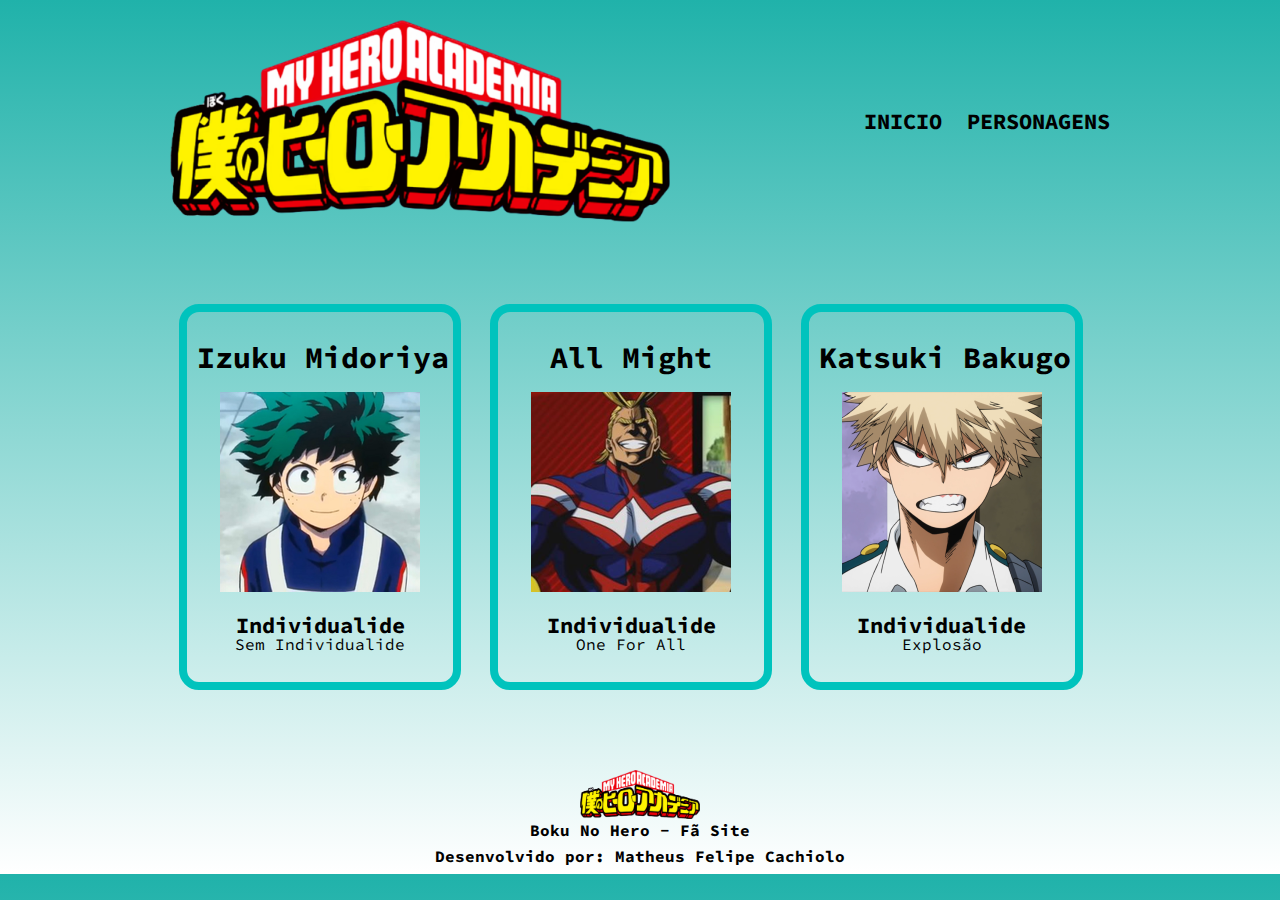
==== personagens.html @ 087cca11 "First Commit" ====
<!DOCTYPE html>


<html lang="pt-br">
    <head>
        <meta charset="UTF-8">
        <title>Personagens</title>
        <link rel="stylesheet" href="style.css">
        <link rel="stylesheet" href="reset.css">
        <link href="https://fonts.googleapis.com/css?family=Source+Code+Pro&display=swap" rel="stylesheet"> 

    </head>

    <body class="corpo">
        <header>
            <div class="caixa">
                <h1><img class="logo-header" src="logo-png.png" alt="Logo Boku no Hero" width="60%"></h1>
                <nav>
                    <ul>
                        <li><a href="index.html">Inicio</a></li>
                        <li><a href="personagens.html">Personagens</a></li>
                    </ul>
                </nav>
            </div>
        </header>

        <main>
            <ul class="personagens">
                <li>
                    <h2>Izuku Midoriya</h2>
                    <img class="foto-personagens" src="izuku200x200.png" alt="Izuku Midoriya">
                    <p class="individualide">Individualide</p>
                    <p class="descricao-individualidade">Sem Individualide</p>
                </li>

                <li>
                    <h2>All Might</h2>
                    <img class="foto-personagens" src="allmight200.png" alt="AllMight">
                    <p class="individualide">Individualide</p>
                    <p class="descricao-individualidade">One For All</p>
                </li>

                <li>
                    <h2>Katsuki Bakugo</h2>
                    <img class="foto-personagens" src="katsuki200x200.png" alt="Katsuki Bakugo">
                    <p class="individualide">Individualide</p>
                    <p class="descricao-individualidade">Explosão</p>
                </li>
            </ul>


        </main>


        <footer>
            <img class="logo-rodape" src="logo-png.png">
            <p>Boku No Hero - Fã Site </p>
            <p>Desenvolvido por: Matheus Felipe Cachiolo</p>
    </footer>
</body>
</html>
---- style.css ----
.corpo {
    font-family: 'Source Code Pro', sans-serif;
    background: rgb(32,178,170);
    background: linear-gradient(180deg, rgba(32,178,170,1) 0%, rgba(255,255,255,1) 100%); 
}

header {
    padding: 20px 0;

}

.logo-header {
    width: 500px;
    margin: 20px 0 0 0;
}

.caixa {
    width: 940px;
    position: relative;
    margin: 0 auto;
}



nav {
    position: absolute;
    top: 110px;
    right: 0;
}



nav li {
    display: inline;
    margin: 0 0 0 15px;
}  

nav a {
    text-transform: uppercase;
    font-weight: bold;
    font-size: 22px;
    text-decoration: none;
    color: black;

}

nav a:hover {
    color: red;
    text-decoration: underline;
}


.titulo-principal {
    text-transform: uppercase;
    font-weight: bold;
    text-align: center;
    font-size: 2em;
    margin: 0 0 1em;
    clear: left;
}

.principal {
    padding: 3em 0;
    width: 100%;
    clear: left;
    margin: 0 auto;

}

.principal p {
    margin: 0 0 1em;
    text-align: center;
    padding: 0 90px 0 0;
}

.principal strong {
    font-weight: bold;
}

.principal em {
    font-style: italic;
}

.midoriya-inicio {
    float: left;
    width: 200px;
    position: static;
    
}
.midoriya-inicio:hover {
    transform: scale(1.3);
    transition: 400ms;
}

.video {
    width: 560px;
    margin: 2em auto;
    box-shadow: 5px 5px 5px 5px #000000;

}

.video:hover {
    transform: scale(1.3);
    transition: 400ms;
}

footer {
    text-align: center;
    padding: 40px 0 20px 0;
}
footer p {
    font-weight: bold;
    padding: 10 0 0 0;
    margin: 1px 0 10px 0;
}
.logo-rodape {
    width: 120px;

}

/*Inicio CSS Personagens */

.personagens {
    width: 940px;
    margin: 0 auto;
    padding: 80px 0;
}

.personagens li {
    display: inline-block;
    text-align: center;
    white-space: nowrap;
    width: 30%;
    vertical-align: top;
    margin: 0 1%;
    padding: 30px 10px;
    box-sizing: border-box;
    border: 8px solid #00C3BD;
    border-radius: 20px;
}

.personagens li:hover {
    border-color:#7DFFF8 ;
    transform: scale(1.1);
    transition: 400ms;

}

.personagens h2 {
    font-size: 30px;
    font-weight: bold;
}

.individualide {
    font-size: 22px;
    font-weight: bold;
}

.descricao-individualide {
    font-size: 20px;
}

.foto-personagens {
    padding: 20px 0;
}
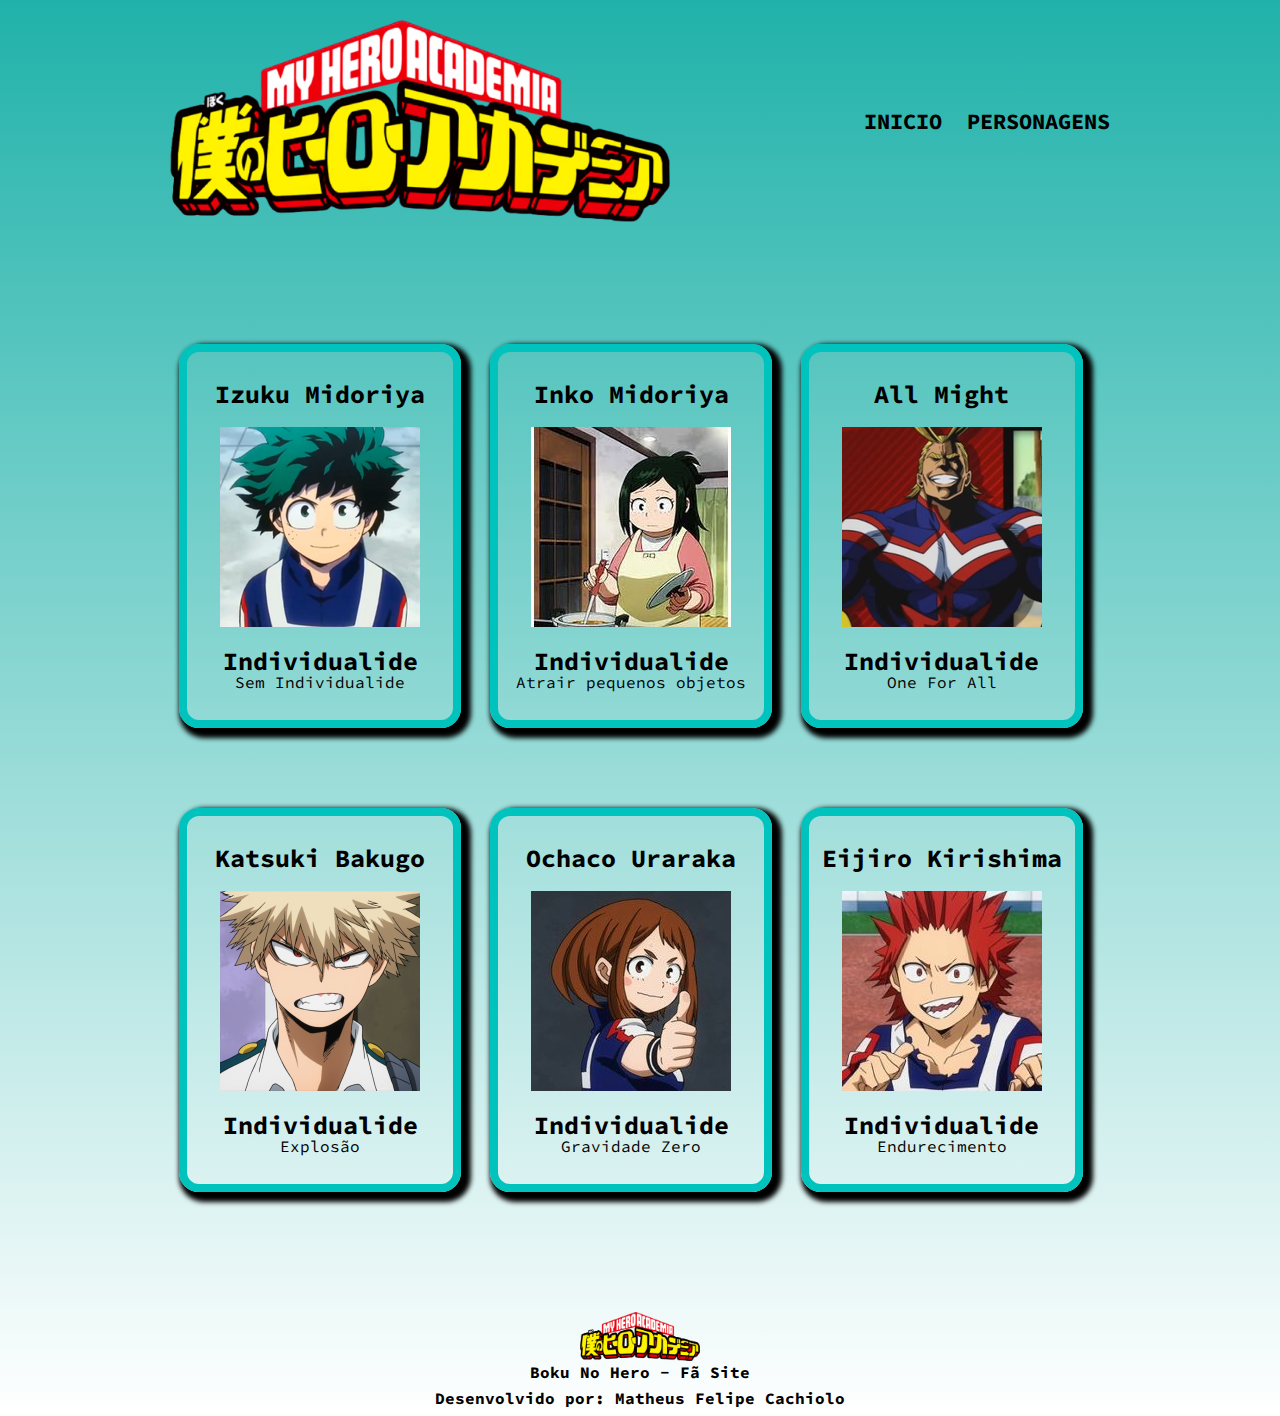
==== commit 9304575d: "Personagens Atualizados" ====
--- a/personagens.html
+++ b/personagens.html
@@ -34,6 +34,13 @@
                 </li>
 
                 <li>
+                        <h2>Inko Midoriya</h2>
+                        <img class="foto-personagens" src="inko.jpg" alt="Inko Midoriya">
+                        <p class="individualide">Individualide</p>
+                        <p class="descricao-individualidade">Atrair pequenos objetos</p>
+                    </li>
+
+                <li>
                     <h2>All Might</h2>
                     <img class="foto-personagens" src="allmight200.png" alt="AllMight">
                     <p class="individualide">Individualide</p>
@@ -46,6 +53,22 @@
                     <p class="individualide">Individualide</p>
                     <p class="descricao-individualidade">Explosão</p>
                 </li>
+
+                <li>
+                    <h2>Ochaco Uraraka</h2>
+                    <img class="foto-personagens" src="uraraka.jpg" alt="Ochaco Uraraka">
+                    <p class="individualide">Individualide</p>
+                    <p class="descricao-individualidade">Gravidade Zero</p>
+                </li>
+
+                
+                <li>
+                    <h2>Eijiro Kirishima</h2>
+                    <img class="foto-personagens" src="kirishima.jpg" alt="Eijiro Kirishima">
+                    <p class="individualide">Individualide</p>
+                    <p class="descricao-individualidade">Endurecimento</p>
+                </li>
+
             </ul>
 
 
--- a/style.css
+++ b/style.css
@@ -124,15 +124,16 @@
     width: 940px;
     margin: 0 auto;
     padding: 80px 0;
+    
 }
 
 .personagens li {
     display: inline-block;
     text-align: center;
-    white-space: nowrap;
+    box-shadow: 5px 5px 5px 5px #000000;
     width: 30%;
     vertical-align: top;
-    margin: 0 1%;
+    margin: 40px 1%;
     padding: 30px 10px;
     box-sizing: border-box;
     border: 8px solid #00C3BD;
@@ -147,17 +148,20 @@
 }
 
 .personagens h2 {
-    font-size: 30px;
+    white-space: nowrap;
+    font-size: 25px;
     font-weight: bold;
 }
 
 .individualide {
-    font-size: 22px;
+    font-size: 25px;
     font-weight: bold;
+
 }
 
 .descricao-individualide {
     font-size: 20px;
+    white-space: nowrap;
 }
 
 .foto-personagens {
